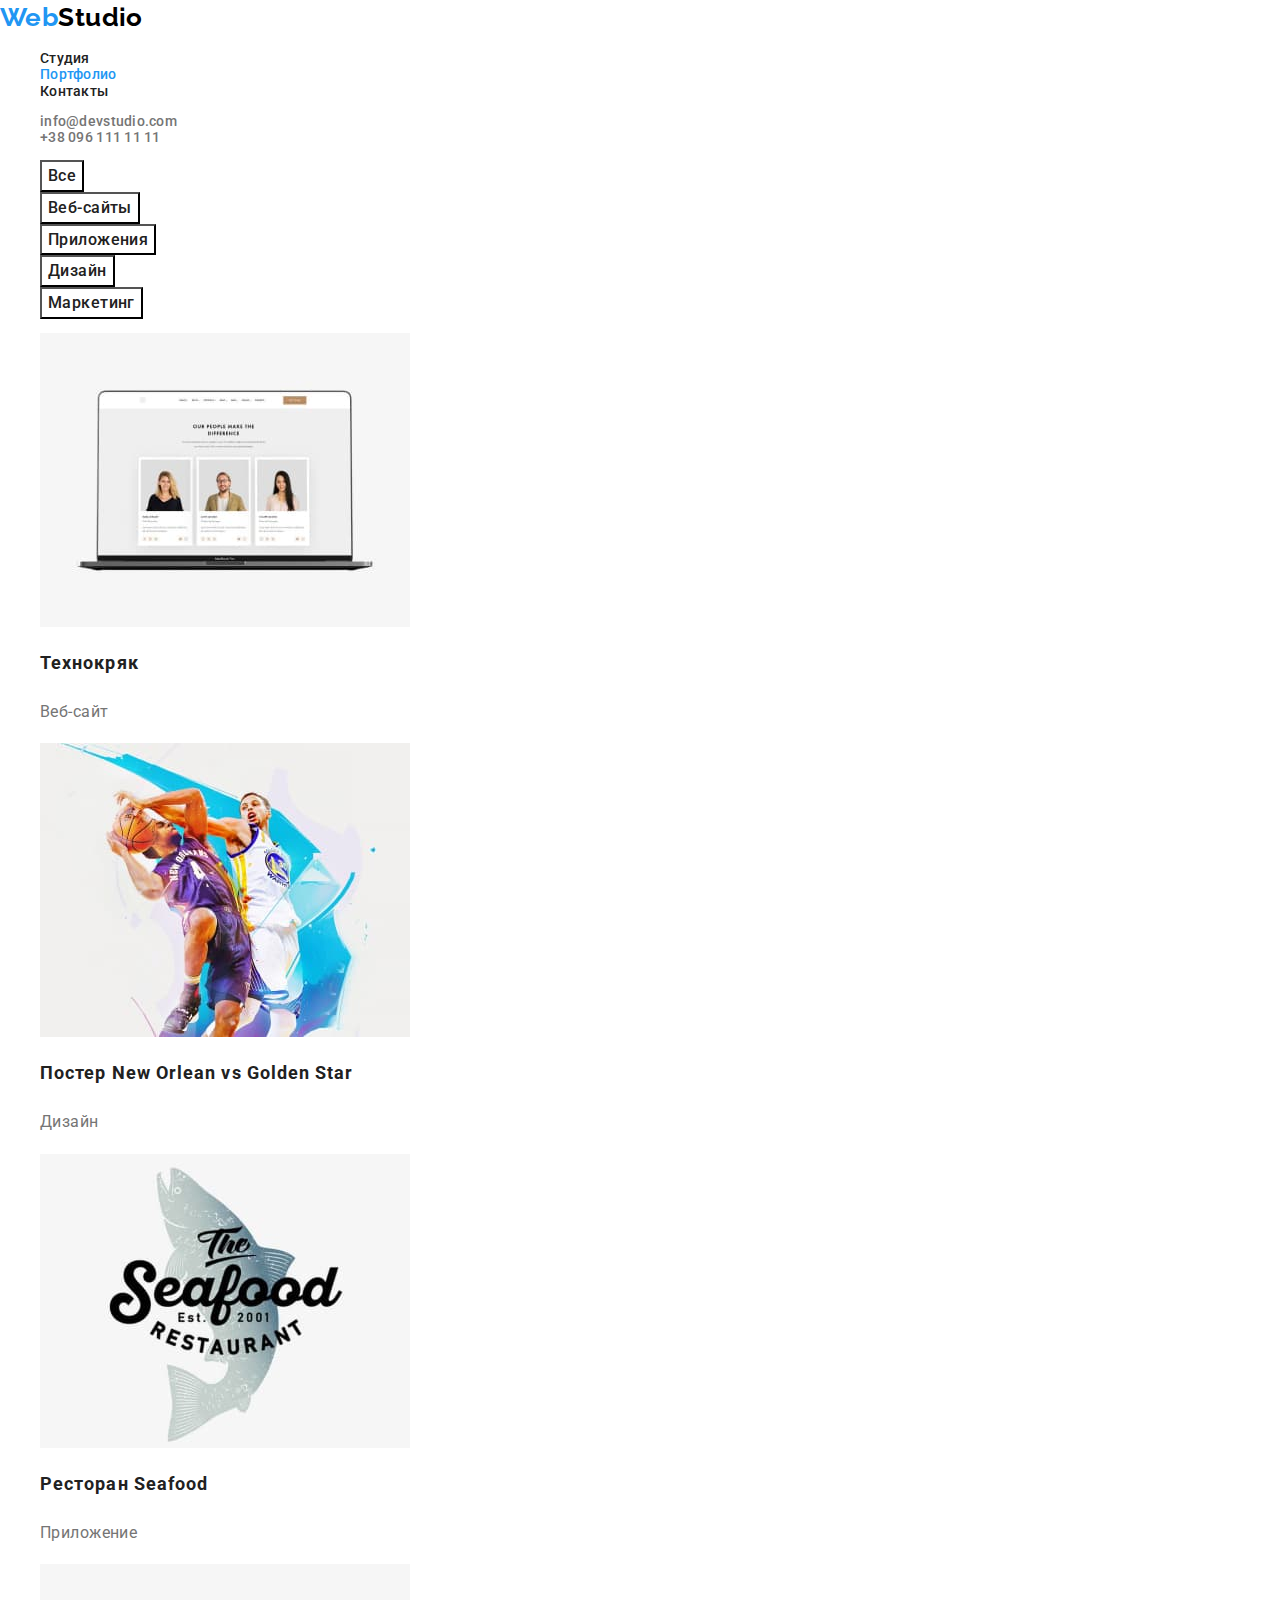
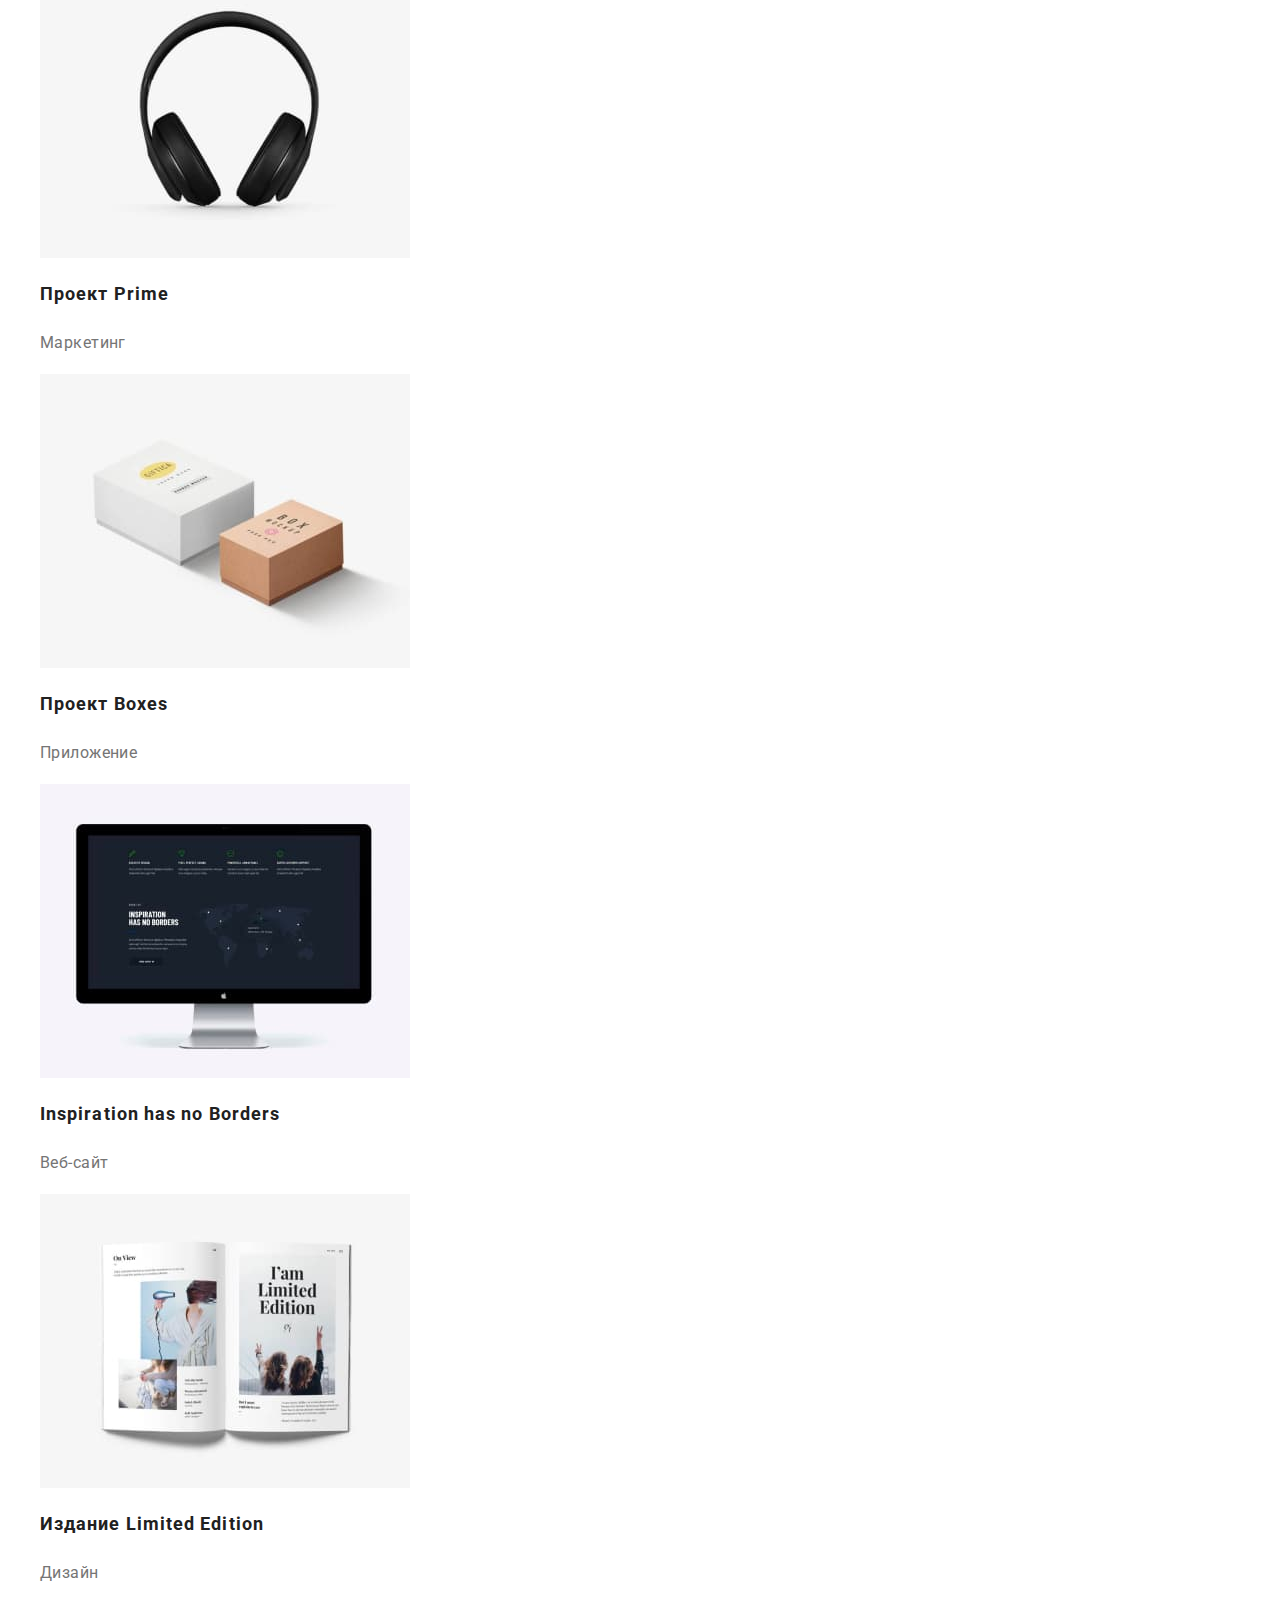
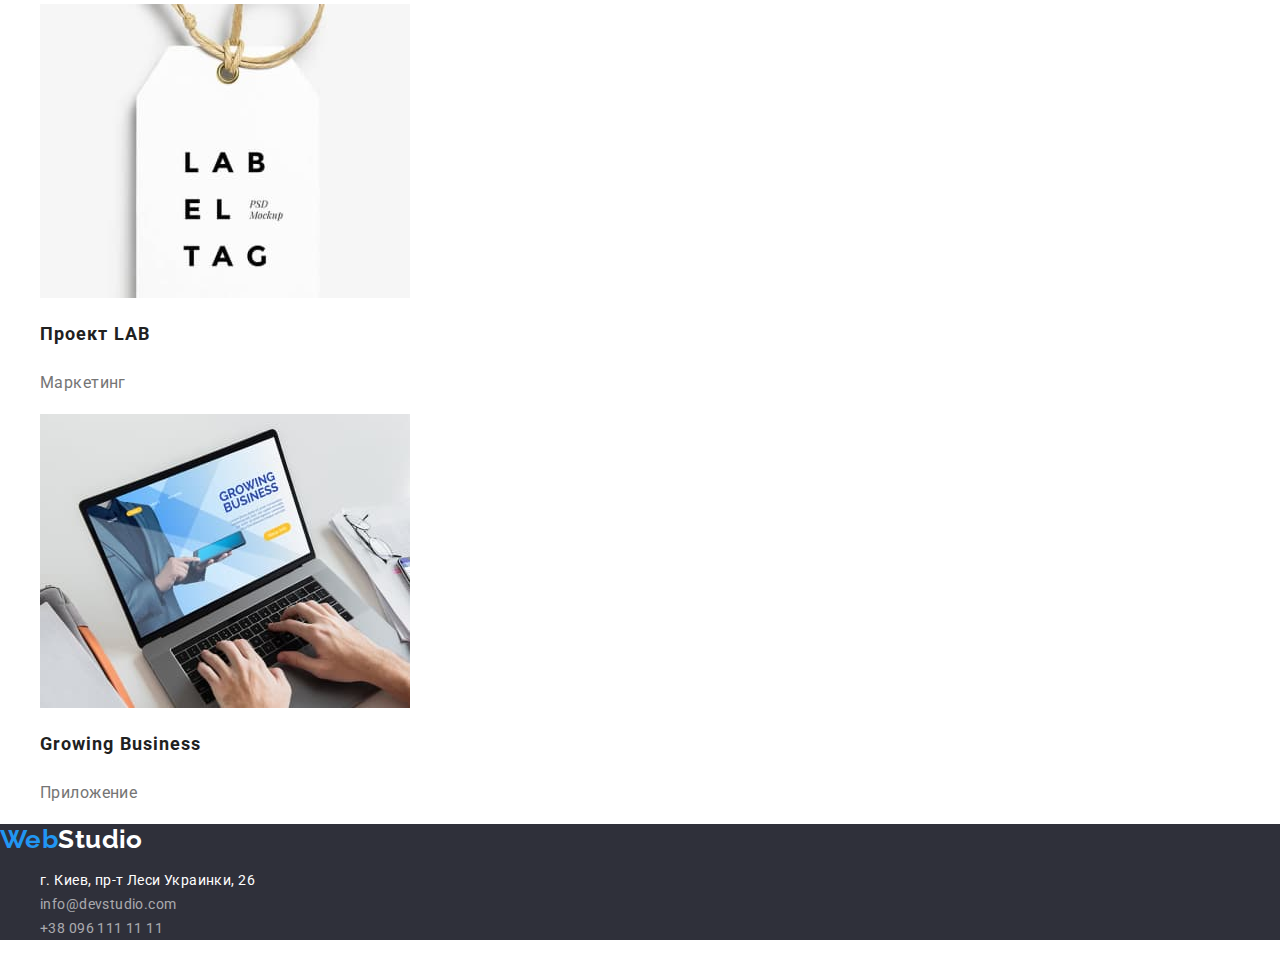
==== portfolio.html @ d9674496 "add new reposetori" ====
<!DOCTYPE html>
<html lang="ru">
  <head>
    <meta charset="UTF-8" />
    <meta http-equiv="X-UA-Compatible" content="IE=edge" />
    <meta name="viewport" content="width=device-width, initial-scale=1.0" />
    <title>WebStudio</title>
    <link rel="preconnect" href="https://fonts.googleapis.com" />
    <link rel="preconnect" href="https://fonts.gstatic.com" crossorigin />
    <link
      href="https://fonts.googleapis.com/css2?family=Raleway:wght@700&family=Roboto:wght@400;500;700;900&display=swap"
      rel="stylesheet"
    />
    <link
      rel="stylesheet"
      href="https://cdnjs.cloudflare.com/ajax/libs/modern-normalize/1.1.0/modern-normalize.min.css"
    />
    <link rel="stylesheet" href="./css/styles.css" />
  </head>
  <body>
    <header class="page-header">
      <nav>
        <a href="./index.html" class="logo link"
          ><span class="logo-part">Web</span>Studio</a
        >
        <ul class="site-nav list">
          <li><a href="./index.html" class="link">Студия</a></li>
          <li><a href="./portfolio.html" class="link current">Портфолио</a></li>
          <li><a href="" class="link">Контакты</a></li>
        </ul>
      </nav>

      <ul class="contacts list decor">
        <li>
          <a href="mailto:info@devstudio.com" class="link"
            >info@devstudio.com</a
          >
        </li>
        <li><a href="tel:+380961111111" class="link">+38 096 111 11 11</a></li>
      </ul>
    </header>

    <main>
      <section class="projects">
        <h1 class="visually-hidden">portfolio projects</h1>
        <ul class="list">
          <li><button type="button" class="button">Все</button></li>
          <li><button type="button" class="button">Веб-сайты</button></li>
          <li><button type="button" class="button">Приложения</button></li>
          <li><button type="button" class="button">Дизайн</button></li>
          <li><button type="button" class="button">Маркетинг</button></li>
        </ul>

        <ul class="list">
          <li>
            <a href="#" class="link">
              <img
                src="./images/tehnokriak.jpg"
                alt="tehnokriak"
                width="370"
                height="294"
              />
              <h2 class="tittle">Технокряк</h2>
              <p class="project-p">Веб-сайт</p>
            </a>
          </li>
          <li>
            <a href="#" class="link">
              <img
                src="./images/new_orlean_vs_star.jpg"
                alt="new_orlean_vs_star"
                width="370"
                height="294"
              />
              <h2 class="tittle">Постер New Orlean vs Golden Star</h2>
              <p class="project-p">Дизайн</p>
            </a>
          </li>
          <li>
            <a href="#" class="link"
              ><img
                src="./images/seafood.jpg"
                alt="seafood"
                width="370"
                height="294"
              />
              <h2 class="tittle">Ресторан Seafood</h2>
              <p class="project-p">Приложение</p>
            </a>
          </li>
          <li>
            <a href="#" class="link">
              <img
                src="./images/prime.jpg"
                alt="prime"
                width="370"
                height="294"
              />
              <h2 class="tittle">Проект Prime</h2>
              <p class="project-p">Маркетинг</p>
            </a>
          </li>
          <li>
            <a href="#" class="link">
              <img
                src="./images/boxes.jpg"
                alt="boxes"
                width="370"
                height="294"
              />
              <h2 class="tittle">Проект Boxes</h2>
              <p class="project-p">Приложение</p>
            </a>
          </li>
          <li>
            <a href="#" class="link">
              <img
                src="./images/borders.jpg"
                alt="borders"
                width="370"
                height="294"
              />
              <h2 class="tittle">Inspiration has no Borders</h2>
              <p class="project-p">Веб-сайт</p>
            </a>
          </li>
          <li>
            <a href="#" class="link">
              <img
                src="./images/limited_edition.jpg"
                alt="limited_edition"
                width="370"
                height="294"
              />
              <h2 class="tittle">Издание Limited Edition</h2>
              <p class="project-p">Дизайн</p>
            </a>
          </li>
          <li>
            <a href="#" class="link">
              <img src="./images/lab.jpg" alt="lab" width="370" height="294" />
              <h2 class="tittle">Проект LAB</h2>
              <p class="project-p">Маркетинг</p>
            </a>
          </li>
          <li>
            <a href="#" class="link">
              <img
                src="./images/busines.jpg"
                alt="busines"
                width="370"
                height="294"
              />
              <h2 class="tittle">Growing Business</h2>
              <p class="project-p">Приложение</p>
            </a>
          </li>
        </ul>
      </section>
    </main>

    <footer class="page-footer">
      <a href="./index.html" class="footer-logo link"
        ><span class="logo-part">Web</span>Studio</a
      >
      <address>
        <ul class="address list">
          <li>
            <a
              href="https://goo.gl/maps/LKcbUVpVpZBi5VZp6"
              target="_blank"
              rel="noopener nofollow noreferrer"
              class="map link"
              >г. Киев, пр-т Леси Украинки, 26</a
            >
          </li>
          <li>
            <a href="mailto:info@devstudio.com" class="link"
              >info@devstudio.com</a
            >
          </li>
          <li>
            <a href="tel:+380961111111" class="link">+38 096 111 11 11</a>
          </li>
        </ul>
      </address>
    </footer>
  </body>
</html>
---- css/styles.css ----
html{
  box-sizing: border-box;
}
*,*::before,*::after{
  box-sizing: inherit;
}

:root {
  --main-text-color: #757575;
  --secondary-text-color: #212121;
  --accent-color: #2196f3;
  --taxt-on-bg: #ffffff;
  --dark-bg-color: #2f303a;
  --light-bg-color: #f5f4fa;
  --logo-black: #000000;
}

body {
  background-color: #ffffff;
  color: var(--main-text-color);
  font-family: "Roboto", sans-serif;
  letter-spacing: 0.03em;
  font-size: 14px;
}
.link {
  text-decoration: none;
}
.list {
  list-style: none;
}
.visually-hidden {
  position: absolute;
  width: 1px;
  height: 1px;
  margin: -1px;
  border: 0;
  padding: 0;

  white-space: nowrap;
  clip-path: inset(100%);
  clip: rect(0 0 0 0);
  overflow: hidden;
}

/* Logo */
.logo {
  font-family: "Raleway";
  font-style: normal;
  font-weight: 700;
  font-size: 26px;
  line-height: 1.38;
}
.logo-part {
  color: var(--accent-color);
}
.logo.link {
  color: var(--logo-black);
}

/* Navigation */
.site-nav .link {
  color: var(--secondary-text-color);
  font-weight: 500;
  line-height: 1.17;
  letter-spacing: 0.02em;
}
.site-nav .link:hover,
.site-nav .link:focus {
  color: var(--accent-color);
}
.link.current {
  color: var(--accent-color);
}
/* Contacts */
.contacts .link {
  color: var(--main-text-color);
  font-weight: 500;
  line-height: 1.17;
  letter-spacing: 0.02em;
}
.contacts .link:hover,
.contacts .link:focus {
  color: var(--accent-color);
  cursor: pointer;
}

/* Hero */
.hero {
  background-color: var(--dark-bg-color);
}
.hero-title {
  color: var(--taxt-on-bg);
  font-weight: 900;
  font-size: 44px;
  line-height: 1.36;
  text-align: center;
  letter-spacing: 0.06em;
  text-transform: uppercase;
}
.hero .button {
  background-color: var(--accent-color);
  color: var(--taxt-on-bg);
  font-family: inherit;
  font-weight: 700;
  font-size: 16px;
  line-height: 1.88;
  display: flex;
  align-items: center;
  text-align: center;
  letter-spacing: 0.06em;
  cursor: pointer;
}
/* Features */
.features .tittle {
  color: var(--secondary-text-color);
  font-weight: 700;
  font-size: 14px;
  line-height: 1.17;
  text-transform: uppercase;
}
.features-text {
  line-height: 1.71;
}
/* Activity */
.activity .tittle,
.team .tittle {
  color: var(--secondary-text-color);
  font-weight: 700;
  font-size: 36px;
  line-height: 1.17;
  text-align: center;
}
/* Team */
.team {
  background-color: var(--light-bg-color);
}
.team .names {
  color: var(--secondary-text-color);
  font-weight: 500;
  font-size: 16px;
  line-height: 1.17;
  text-align: center;
}
.team-position {
  font-size: 16px;
  line-height: 1.17;
  text-align: center;
}

/* Projects */

.projects .button {
  background-color: var(--light-dg-color);
  color: var(--secondary-text-color);
  font-family: inherit;
  font-weight: 500;
  font-size: 16px;
  line-height: 1.62;
  text-align: center;
  cursor: pointer;
  letter-spacing: inherit;
}

.projects .button:hover,
.projects .button:focus {
  background-color: var(--accent-color);
  color: var(--taxt-on-bg);
}

.projects .tittle {
  color: var(--secondary-text-color);
  font-weight: 700;
  font-size: 18px;
  line-height: 2;
  letter-spacing: 0.06em;
}
.projects .project-p {
  color: var(--main-text-color);
  font-size: 16px;
  line-height: 1.88;
}

/* Footer */
.page-footer {
  background-color: var(--dark-bg-color);
}

.footer-logo.link,
.address.list .map.link {
  color: var(--taxt-on-bg);
}

.footer-logo.link {
  font-family: "Raleway", sans-serif;
  font-weight: 700;
  font-size: 26px;
  line-height: 1.17;
}

.address.list .link {
  color: rgb(255, 255, 255, 0.6);
  line-height: 1.71;
  letter-spacing: 0.03em;
  font-style: normal;
}

.address.list .link:hover,
.address.list .link:focus {
  color: var(--accent-color);
  cursor: pointer;
}
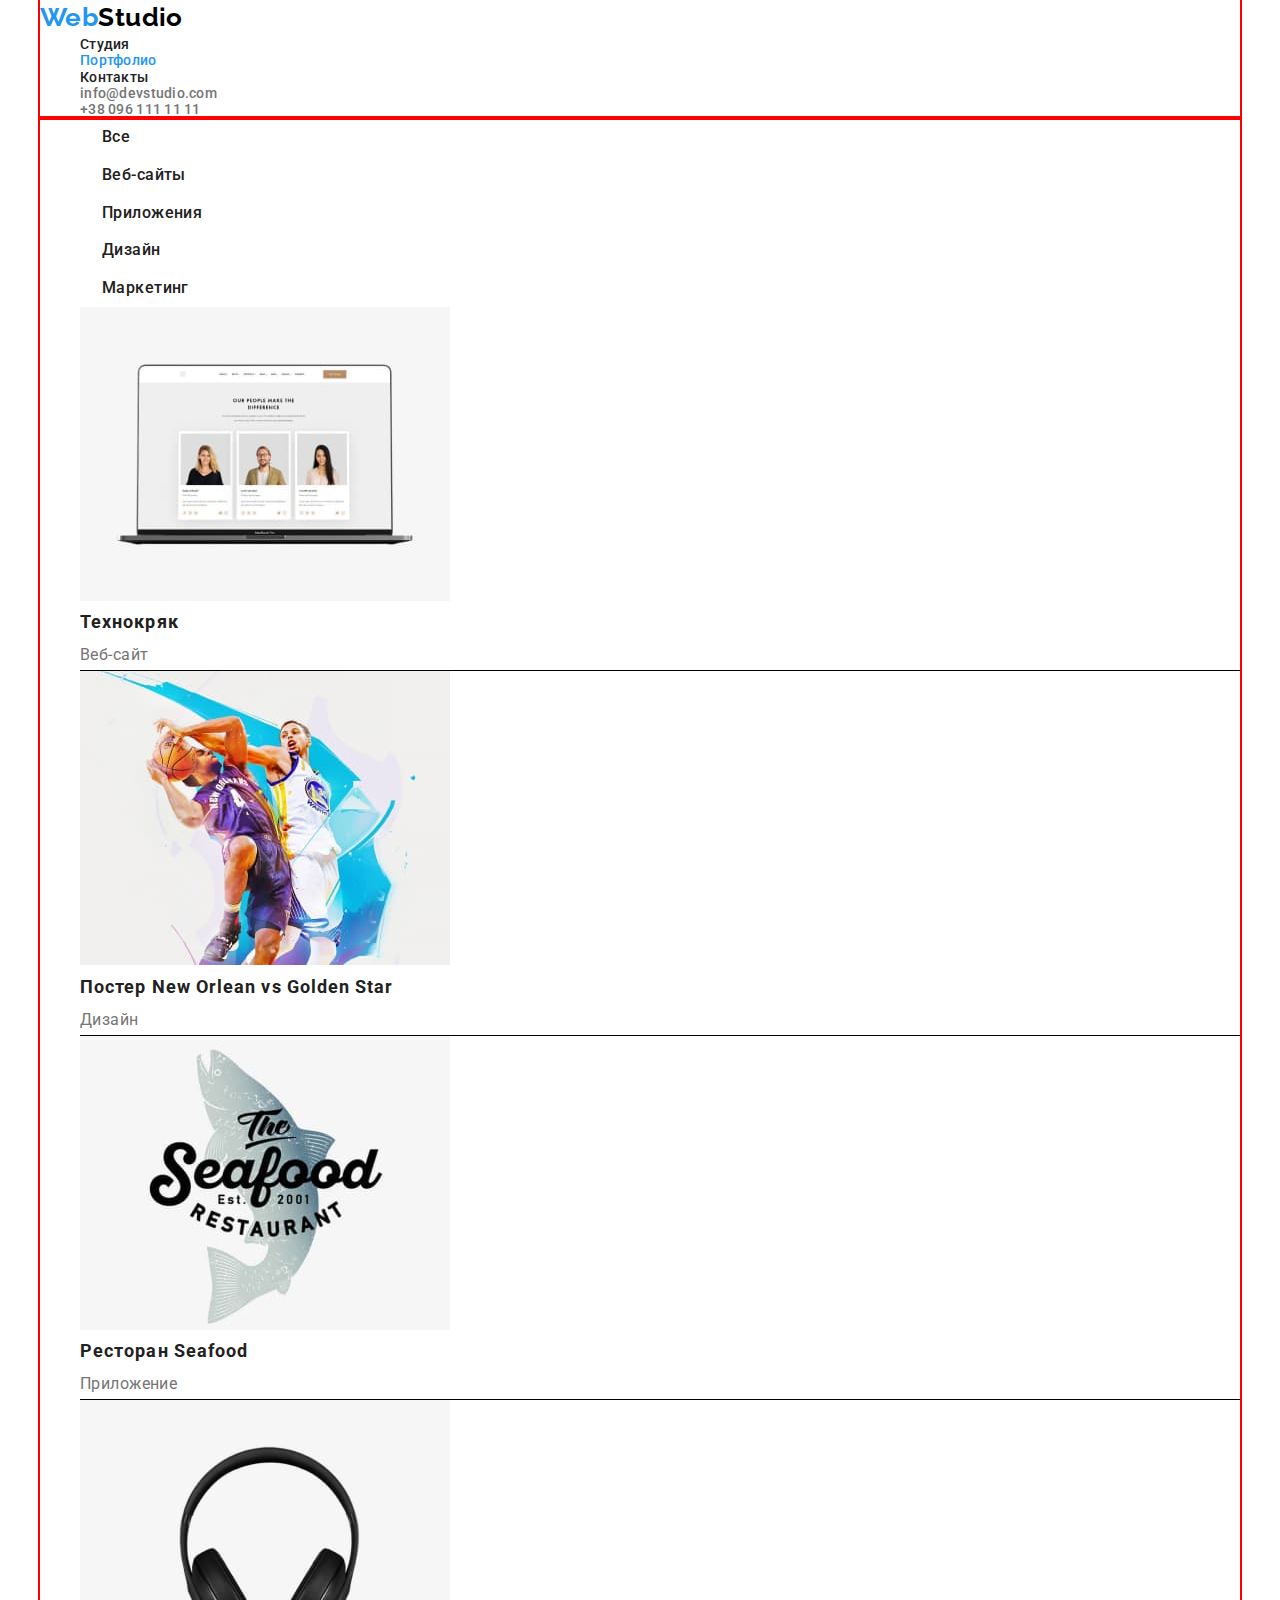
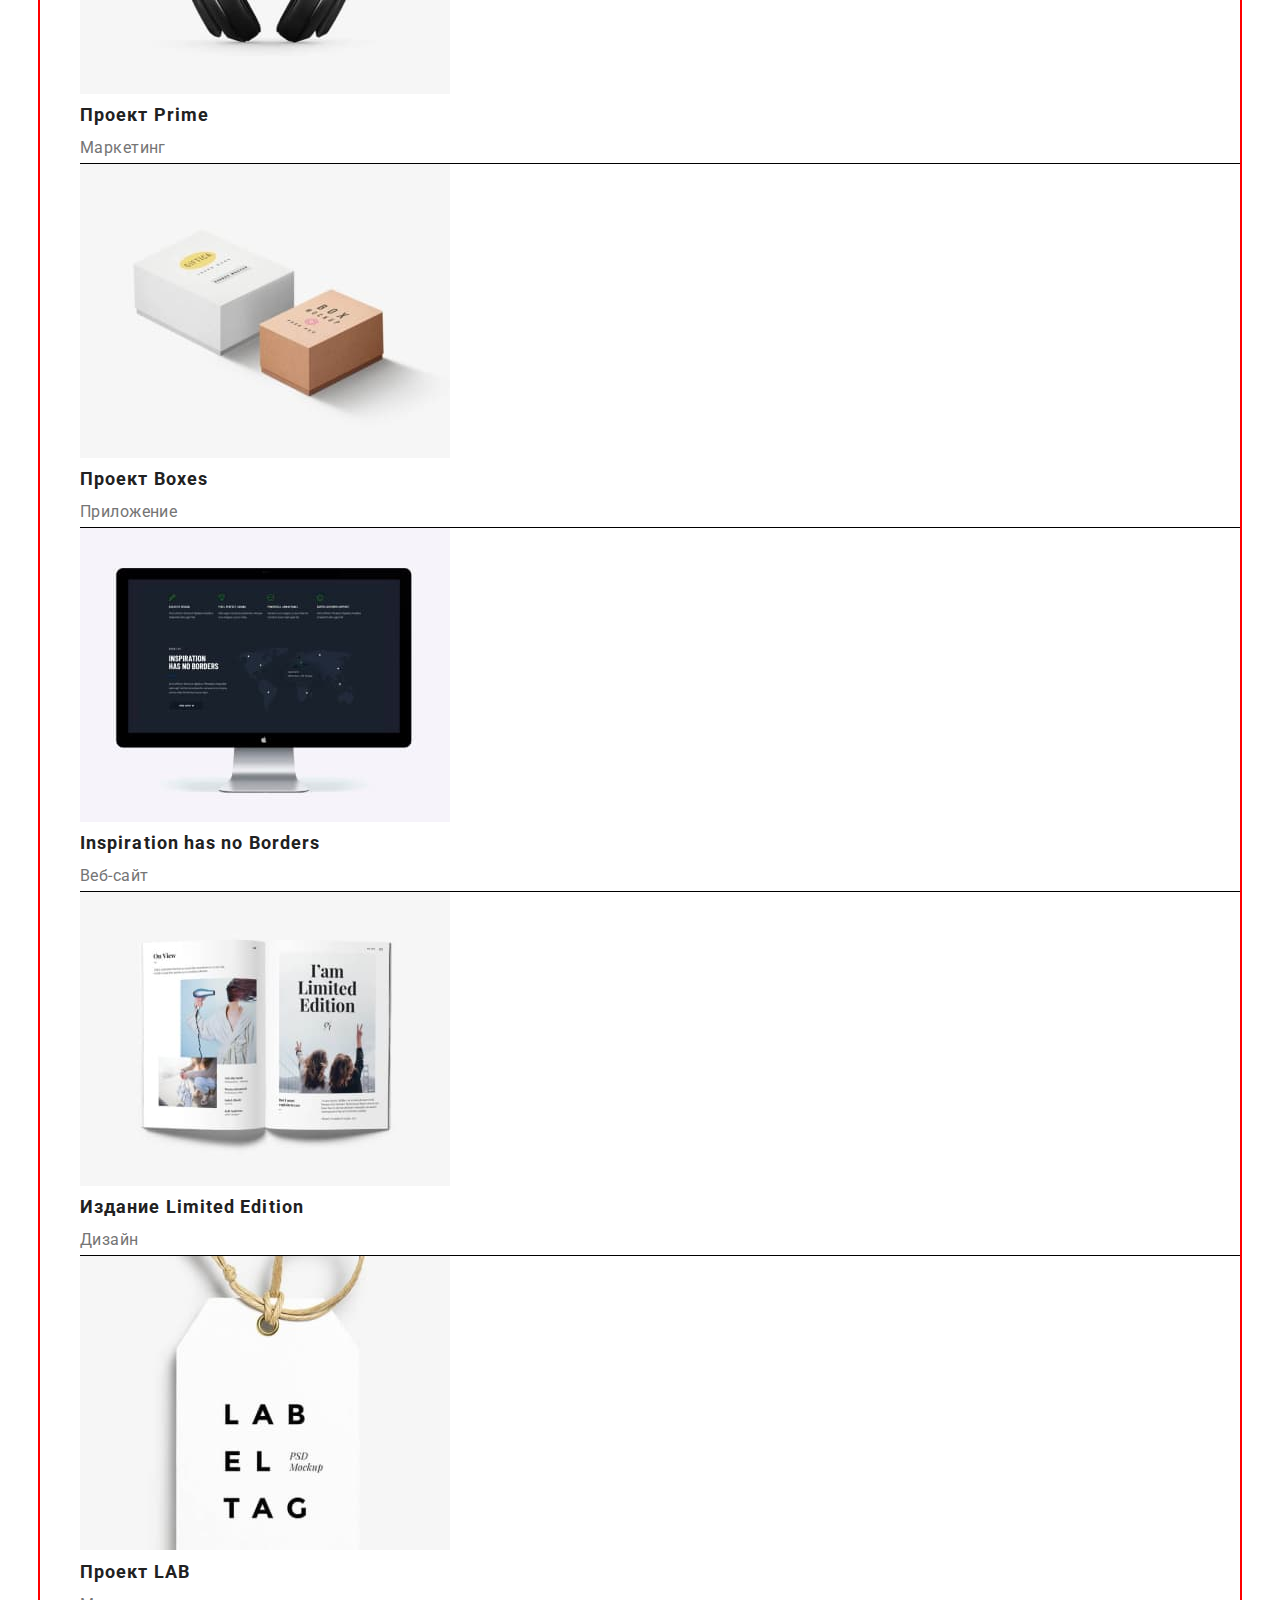
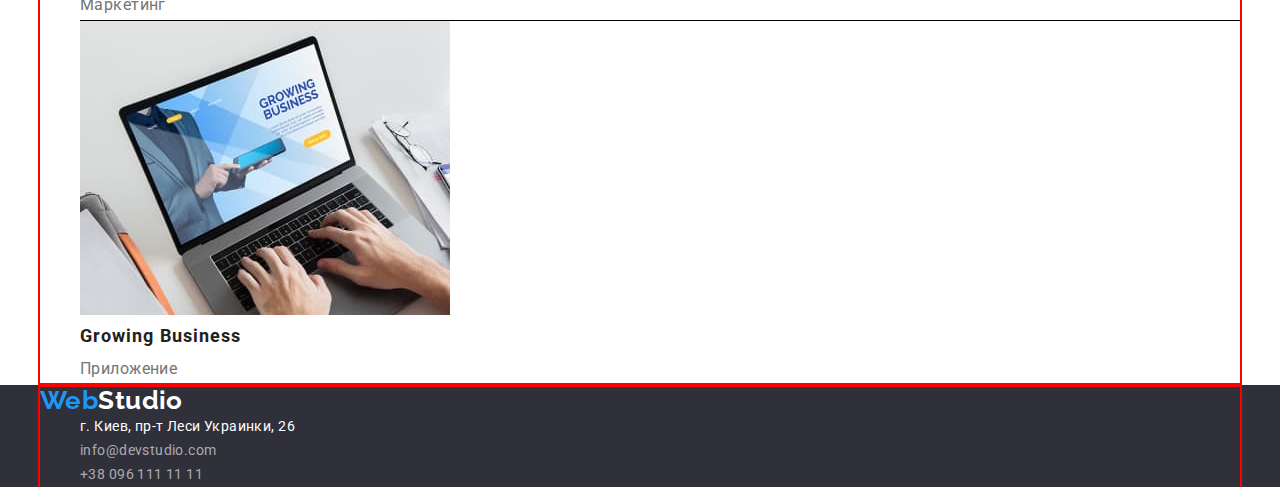
==== commit 89ebedd4: "add containers" ====
--- a/portfolio.html
+++ b/portfolio.html
@@ -19,148 +19,157 @@
   </head>
   <body>
     <header class="page-header">
-      <nav>
-        <a href="./index.html" class="logo link"
-          ><span class="logo-part">Web</span>Studio</a
-        >
-        <ul class="site-nav list">
-          <li><a href="./index.html" class="link">Студия</a></li>
-          <li><a href="./portfolio.html" class="link current">Портфолио</a></li>
-          <li><a href="" class="link">Контакты</a></li>
+      <div class="container">
+        <nav>
+          <a href="./index.html" class="logo link"
+            ><span class="logo-part">Web</span>Studio</a
+          >
+          <ul class="site-nav list">
+            <li><a href="./index.html" class="link">Студия</a></li>
+            <li>
+              <a href="./portfolio.html" class="link current">Портфолио</a>
+            </li>
+            <li><a href="" class="link">Контакты</a></li>
+          </ul>
+        </nav>
+
+        <ul class="contacts list">
+          <li>
+            <a href="mailto:info@devstudio.com" class="link"
+              >info@devstudio.com</a
+            >
+          </li>
+          <li>
+            <a href="tel:+380961111111" class="link">+38 096 111 11 11</a>
+          </li>
         </ul>
-      </nav>
-
-      <ul class="contacts list decor">
-        <li>
-          <a href="mailto:info@devstudio.com" class="link"
-            >info@devstudio.com</a
-          >
-        </li>
-        <li><a href="tel:+380961111111" class="link">+38 096 111 11 11</a></li>
-      </ul>
+      </div>
     </header>
 
     <main>
       <section class="projects">
-        <h1 class="visually-hidden">portfolio projects</h1>
-        <ul class="list">
-          <li><button type="button" class="button">Все</button></li>
-          <li><button type="button" class="button">Веб-сайты</button></li>
-          <li><button type="button" class="button">Приложения</button></li>
-          <li><button type="button" class="button">Дизайн</button></li>
-          <li><button type="button" class="button">Маркетинг</button></li>
-        </ul>
-
-        <ul class="list">
-          <li>
-            <a href="#" class="link">
-              <img
-                src="./images/tehnokriak.jpg"
-                alt="tehnokriak"
-                width="370"
-                height="294"
-              />
-              <h2 class="tittle">Технокряк</h2>
-              <p class="project-p">Веб-сайт</p>
-            </a>
-          </li>
-          <li>
-            <a href="#" class="link">
-              <img
-                src="./images/new_orlean_vs_star.jpg"
-                alt="new_orlean_vs_star"
-                width="370"
-                height="294"
-              />
-              <h2 class="tittle">Постер New Orlean vs Golden Star</h2>
-              <p class="project-p">Дизайн</p>
-            </a>
-          </li>
-          <li>
-            <a href="#" class="link"
-              ><img
-                src="./images/seafood.jpg"
-                alt="seafood"
-                width="370"
-                height="294"
-              />
-              <h2 class="tittle">Ресторан Seafood</h2>
-              <p class="project-p">Приложение</p>
-            </a>
-          </li>
-          <li>
-            <a href="#" class="link">
-              <img
-                src="./images/prime.jpg"
-                alt="prime"
-                width="370"
-                height="294"
-              />
-              <h2 class="tittle">Проект Prime</h2>
-              <p class="project-p">Маркетинг</p>
-            </a>
-          </li>
-          <li>
-            <a href="#" class="link">
-              <img
-                src="./images/boxes.jpg"
-                alt="boxes"
-                width="370"
-                height="294"
-              />
-              <h2 class="tittle">Проект Boxes</h2>
-              <p class="project-p">Приложение</p>
-            </a>
-          </li>
-          <li>
-            <a href="#" class="link">
-              <img
-                src="./images/borders.jpg"
-                alt="borders"
-                width="370"
-                height="294"
-              />
-              <h2 class="tittle">Inspiration has no Borders</h2>
-              <p class="project-p">Веб-сайт</p>
-            </a>
-          </li>
-          <li>
-            <a href="#" class="link">
-              <img
-                src="./images/limited_edition.jpg"
-                alt="limited_edition"
-                width="370"
-                height="294"
-              />
-              <h2 class="tittle">Издание Limited Edition</h2>
-              <p class="project-p">Дизайн</p>
-            </a>
-          </li>
-          <li>
-            <a href="#" class="link">
-              <img src="./images/lab.jpg" alt="lab" width="370" height="294" />
-              <h2 class="tittle">Проект LAB</h2>
-              <p class="project-p">Маркетинг</p>
-            </a>
-          </li>
-          <li>
-            <a href="#" class="link">
-              <img
-                src="./images/busines.jpg"
-                alt="busines"
-                width="370"
-                height="294"
-              />
-              <h2 class="tittle">Growing Business</h2>
-              <p class="project-p">Приложение</p>
-            </a>
-          </li>
-        </ul>
+        <div class="container">
+          <h1 class="visually-hidden">portfolio projects</h1>
+          <ul class="list">
+            <li><button type="button" class="button">Все</button></li>
+            <li><button type="button" class="button">Веб-сайты</button></li>
+            <li><button type="button" class="button">Приложения</button></li>
+            <li><button type="button" class="button">Дизайн</button></li>
+            <li><button type="button" class="button">Маркетинг</button></li>
+          </ul>
+  
+          <ul class="list grid">
+            <li>
+              <a href="#" class="link">
+                <img
+                  src="./images/tehnokriak.jpg"
+                  alt="tehnokriak"
+                  width="370"
+                  height="294"
+                />
+                <h2 class="tittle">Технокряк</h2>
+                <p class="project-p">Веб-сайт</p>
+              </a>
+            </li>
+            <li>
+              <a href="#" class="link">
+                <img
+                  src="./images/new_orlean_vs_star.jpg"
+                  alt="new_orlean_vs_star"
+                  width="370"
+                  height="294"
+                />
+                <h2 class="tittle">Постер New Orlean vs Golden Star</h2>
+                <p class="project-p">Дизайн</p>
+              </a>
+            </li>
+            <li>
+              <a href="#" class="link"
+                ><img
+                  src="./images/seafood.jpg"
+                  alt="seafood"
+                  width="370"
+                  height="294"
+                />
+                <h2 class="tittle">Ресторан Seafood</h2>
+                <p class="project-p">Приложение</p>
+              </a>
+            </li>
+            <li>
+              <a href="#" class="link">
+                <img
+                  src="./images/prime.jpg"
+                  alt="prime"
+                  width="370"
+                  height="294"
+                />
+                <h2 class="tittle">Проект Prime</h2>
+                <p class="project-p">Маркетинг</p>
+              </a>
+            </li>
+            <li>
+              <a href="#" class="link">
+                <img
+                  src="./images/boxes.jpg"
+                  alt="boxes"
+                  width="370"
+                  height="294"
+                />
+                <h2 class="tittle">Проект Boxes</h2>
+                <p class="project-p">Приложение</p>
+              </a>
+            </li>
+            <li>
+              <a href="#" class="link">
+                <img
+                  src="./images/borders.jpg"
+                  alt="borders"
+                  width="370"
+                  height="294"
+                />
+                <h2 class="tittle">Inspiration has no Borders</h2>
+                <p class="project-p">Веб-сайт</p>
+              </a>
+            </li>
+            <li>
+              <a href="#" class="link">
+                <img
+                  src="./images/limited_edition.jpg"
+                  alt="limited_edition"
+                  width="370"
+                  height="294"
+                />
+                <h2 class="tittle">Издание Limited Edition</h2>
+                <p class="project-p">Дизайн</p>
+              </a>
+            </li>
+            <li>
+              <a href="#" class="link">
+                <img src="./images/lab.jpg" alt="lab" width="370" height="294" />
+                <h2 class="tittle">Проект LAB</h2>
+                <p class="project-p">Маркетинг</p>
+              </a>
+            </li>
+            <li>
+              <a href="#" class="link">
+                <img
+                  src="./images/busines.jpg"
+                  alt="busines"
+                  width="370"
+                  height="294"
+                />
+                <h2 class="tittle">Growing Business</h2>
+                <p class="project-p">Приложение</p>
+              </a>
+            </li>
+          </ul>
+        </div>
       </section>
     </main>
 
     <footer class="page-footer">
-      <a href="./index.html" class="footer-logo link"
+      <div class="container">
+        <a href="./index.html" class="footer-logo link"
         ><span class="logo-part">Web</span>Studio</a
       >
       <address>
@@ -184,6 +193,7 @@
           </li>
         </ul>
       </address>
-    </footer>
+      </div>
+      </footer>
   </body>
 </html>
--- a/css/styles.css
+++ b/css/styles.css
@@ -1,7 +1,9 @@
-html{
+html {
   box-sizing: border-box;
 }
-*,*::before,*::after{
+*,
+*::before,
+*::after {
   box-sizing: inherit;
 }
 
@@ -27,6 +29,8 @@
 }
 .list {
   list-style: none;
+  margin-top: 0;
+  margin-bottom: 0;
 }
 .visually-hidden {
   position: absolute;
@@ -41,6 +45,24 @@
   clip: rect(0 0 0 0);
   overflow: hidden;
 }
+h1,
+h2,
+h3,
+h4,
+h5,
+h6,
+p,
+ul {
+  margin-top: 0;
+  margin-bottom: 0;
+}
+
+.container {
+  margin-left: auto;
+  margin-right: auto;
+  width: 1200px;
+  outline: 2px solid red;
+}
 
 /* Logo */
 .logo {
@@ -72,6 +94,7 @@
   color: var(--accent-color);
 }
 /* Contacts */
+
 .contacts .link {
   color: var(--main-text-color);
   font-weight: 500;
@@ -87,8 +110,10 @@
 /* Hero */
 .hero {
   background-color: var(--dark-bg-color);
+  text-align: center;
 }
 .hero-title {
+  margin-bottom: 30px;
   color: var(--taxt-on-bg);
   font-weight: 900;
   font-size: 44px;
@@ -98,13 +123,19 @@
   text-transform: uppercase;
 }
 .hero .button {
+  display: inline-block;
+  border: none;
+  border-radius: 4px;
+  padding: 10px 32px;
+  min-width: 200px;
+
   background-color: var(--accent-color);
   color: var(--taxt-on-bg);
+
   font-family: inherit;
   font-weight: 700;
   font-size: 16px;
   line-height: 1.88;
-  display: flex;
   align-items: center;
   text-align: center;
   letter-spacing: 0.06em;
@@ -150,6 +181,10 @@
 /* Projects */
 
 .projects .button {
+  border-radius: 4px;
+  border: none;
+  padding: 6px 22px;
+
   background-color: var(--light-dg-color);
   color: var(--secondary-text-color);
   font-family: inherit;
@@ -178,6 +213,10 @@
   color: var(--main-text-color);
   font-size: 16px;
   line-height: 1.88;
+}
+
+.list.grid li {
+  border-bottom: 1px solid #000000;
 }
 
 /* Footer */
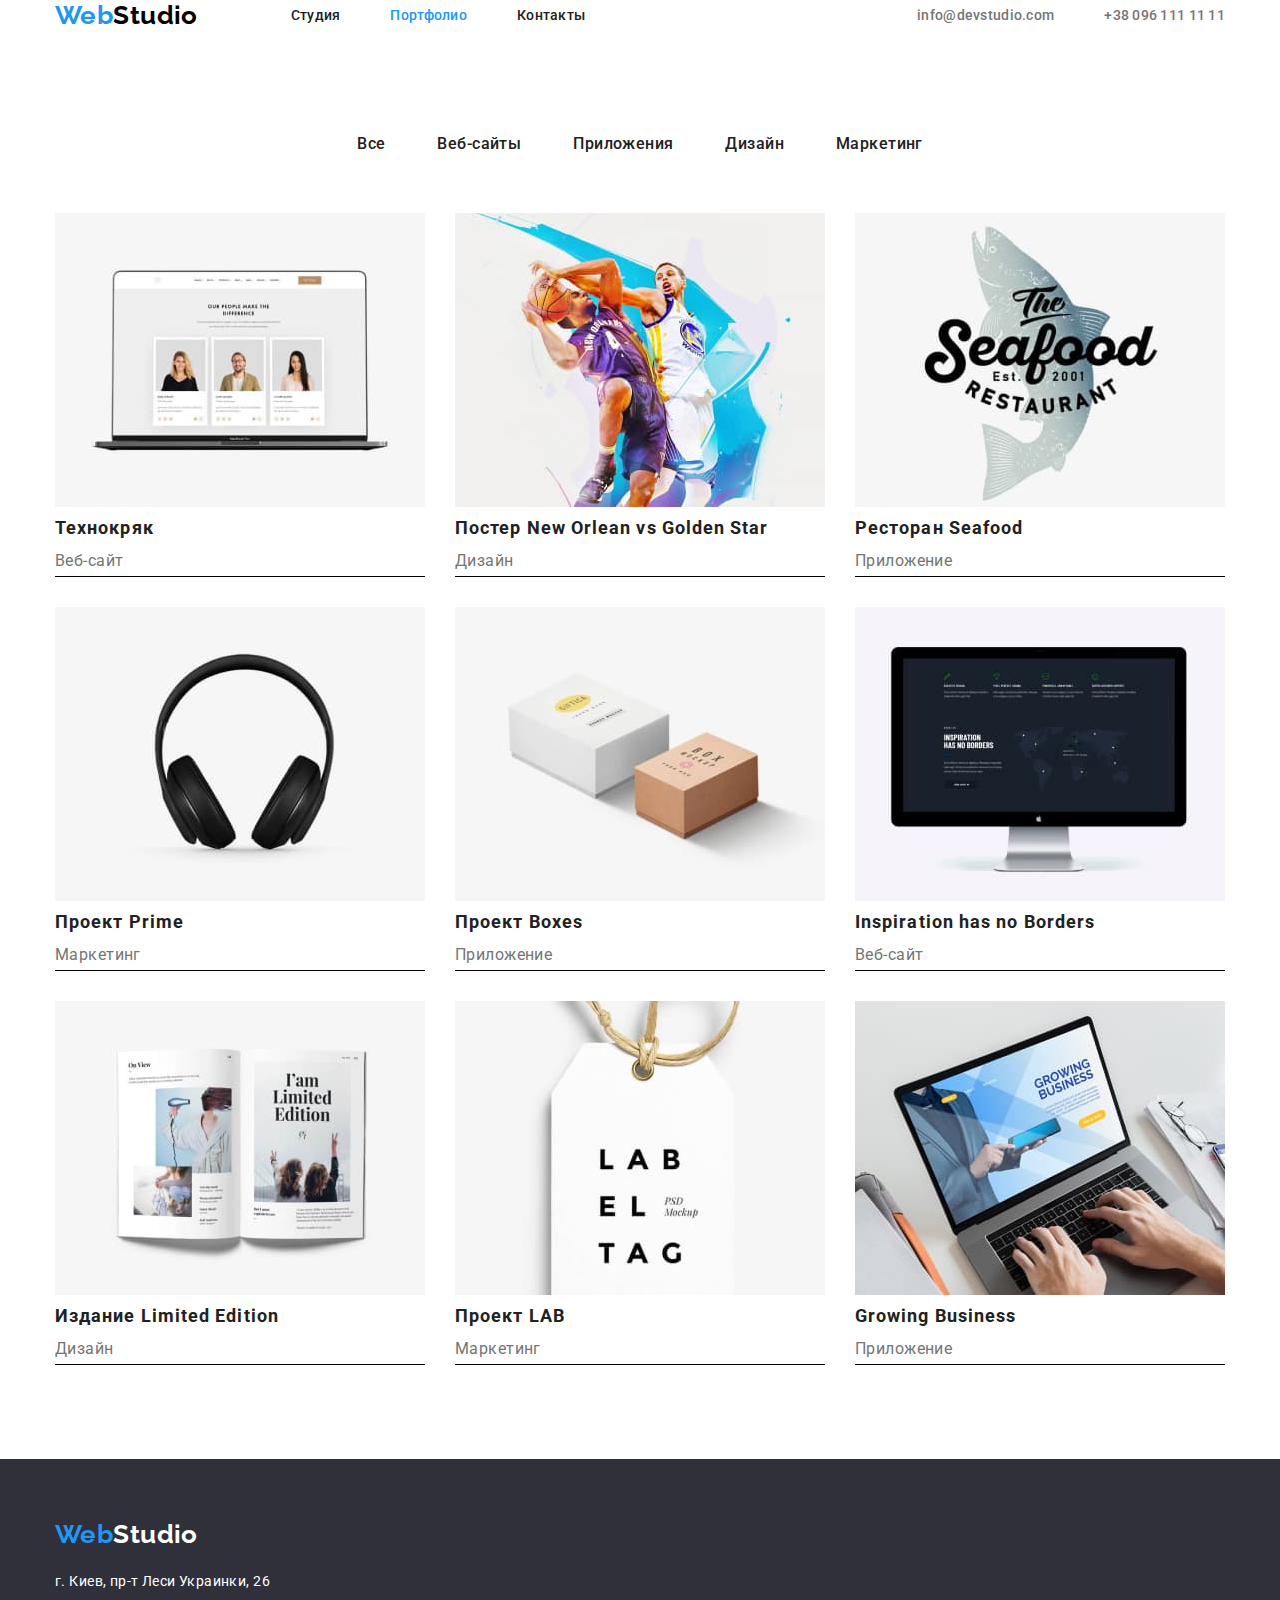
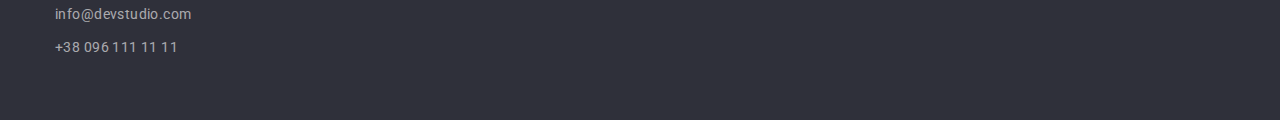
==== commit 932f69d0: "add flex elements" ====
--- a/portfolio.html
+++ b/portfolio.html
@@ -19,27 +19,27 @@
   </head>
   <body>
     <header class="page-header">
-      <div class="container">
-        <nav>
+      <div class="container nav">
+        <nav class="main-nav">
           <a href="./index.html" class="logo link"
             ><span class="logo-part">Web</span>Studio</a
           >
           <ul class="site-nav list">
-            <li><a href="./index.html" class="link">Студия</a></li>
-            <li>
+            <li class="item"><a href="./index.html" class="link">Студия</a></li>
+            <li class="item">
               <a href="./portfolio.html" class="link current">Портфолио</a>
             </li>
-            <li><a href="" class="link">Контакты</a></li>
+            <li class="item"><a href="" class="link">Контакты</a></li>
           </ul>
         </nav>
 
         <ul class="contacts list">
-          <li>
+          <li class="item">
             <a href="mailto:info@devstudio.com" class="link"
               >info@devstudio.com</a
             >
           </li>
-          <li>
+          <li class="item">
             <a href="tel:+380961111111" class="link">+38 096 111 11 11</a>
           </li>
         </ul>
@@ -47,117 +47,89 @@
     </header>
 
     <main>
-      <section class="projects">
-        <div class="container">
+      <section class="projects section">
+        <div class="project container">
           <h1 class="visually-hidden">portfolio projects</h1>
-          <ul class="list">
+          <ul class="list projects">
             <li><button type="button" class="button">Все</button></li>
             <li><button type="button" class="button">Веб-сайты</button></li>
             <li><button type="button" class="button">Приложения</button></li>
             <li><button type="button" class="button">Дизайн</button></li>
             <li><button type="button" class="button">Маркетинг</button></li>
           </ul>
-  
+
           <ul class="list grid">
-            <li>
+            <li class="grid-item">
               <a href="#" class="link">
                 <img
                   src="./images/tehnokriak.jpg"
                   alt="tehnokriak"
                   width="370"
-                  height="294"
                 />
                 <h2 class="tittle">Технокряк</h2>
                 <p class="project-p">Веб-сайт</p>
               </a>
             </li>
-            <li>
+            <li class="grid-item">
               <a href="#" class="link">
                 <img
                   src="./images/new_orlean_vs_star.jpg"
                   alt="new_orlean_vs_star"
                   width="370"
-                  height="294"
                 />
                 <h2 class="tittle">Постер New Orlean vs Golden Star</h2>
                 <p class="project-p">Дизайн</p>
               </a>
             </li>
-            <li>
+            <li class="grid-item">
               <a href="#" class="link"
-                ><img
-                  src="./images/seafood.jpg"
-                  alt="seafood"
-                  width="370"
-                  height="294"
-                />
+                ><img src="./images/seafood.jpg" alt="seafood" width="370" />
                 <h2 class="tittle">Ресторан Seafood</h2>
                 <p class="project-p">Приложение</p>
               </a>
             </li>
-            <li>
+            <li class="grid-item">
               <a href="#" class="link">
-                <img
-                  src="./images/prime.jpg"
-                  alt="prime"
-                  width="370"
-                  height="294"
-                />
+                <img src="./images/prime.jpg" alt="prime" width="370" />
                 <h2 class="tittle">Проект Prime</h2>
                 <p class="project-p">Маркетинг</p>
               </a>
             </li>
-            <li>
+            <li class="grid-item">
               <a href="#" class="link">
-                <img
-                  src="./images/boxes.jpg"
-                  alt="boxes"
-                  width="370"
-                  height="294"
-                />
+                <img src="./images/boxes.jpg" alt="boxes" width="370" />
                 <h2 class="tittle">Проект Boxes</h2>
                 <p class="project-p">Приложение</p>
               </a>
             </li>
-            <li>
+            <li class="grid-item">
               <a href="#" class="link">
-                <img
-                  src="./images/borders.jpg"
-                  alt="borders"
-                  width="370"
-                  height="294"
-                />
+                <img src="./images/borders.jpg" alt="borders" width="370" />
                 <h2 class="tittle">Inspiration has no Borders</h2>
                 <p class="project-p">Веб-сайт</p>
               </a>
             </li>
-            <li>
+            <li class="grid-item">
               <a href="#" class="link">
                 <img
                   src="./images/limited_edition.jpg"
                   alt="limited_edition"
                   width="370"
-                  height="294"
                 />
                 <h2 class="tittle">Издание Limited Edition</h2>
                 <p class="project-p">Дизайн</p>
               </a>
             </li>
-            <li>
+            <li class="grid-item">
               <a href="#" class="link">
-                <img src="./images/lab.jpg" alt="lab" width="370" height="294" />
+                <img src="./images/lab.jpg" alt="lab" width="370" />
                 <h2 class="tittle">Проект LAB</h2>
                 <p class="project-p">Маркетинг</p>
               </a>
             </li>
-            <li>
+            <li class="grid-item">
               <a href="#" class="link">
-                <img
-                  src="./images/busines.jpg"
-                  alt="busines"
-                  width="370"
-                  height="294"
-                />
+                <img src="./images/busines.jpg" alt="busines" width="370" />
                 <h2 class="tittle">Growing Business</h2>
                 <p class="project-p">Приложение</p>
               </a>
@@ -168,32 +140,32 @@
     </main>
 
     <footer class="page-footer">
-      <div class="container">
+      <div class="container footer">
         <a href="./index.html" class="footer-logo link"
-        ><span class="logo-part">Web</span>Studio</a
-      >
-      <address>
-        <ul class="address list">
-          <li>
-            <a
-              href="https://goo.gl/maps/LKcbUVpVpZBi5VZp6"
-              target="_blank"
-              rel="noopener nofollow noreferrer"
-              class="map link"
-              >г. Киев, пр-т Леси Украинки, 26</a
-            >
-          </li>
-          <li>
-            <a href="mailto:info@devstudio.com" class="link"
-              >info@devstudio.com</a
-            >
-          </li>
-          <li>
-            <a href="tel:+380961111111" class="link">+38 096 111 11 11</a>
-          </li>
-        </ul>
-      </address>
+          ><span class="logo-part">Web</span>Studio</a
+        >
+        <address>
+          <ul class="address list">
+            <li>
+              <a
+                href="https://goo.gl/maps/LKcbUVpVpZBi5VZp6"
+                target="_blank"
+                rel="noopener nofollow noreferrer"
+                class="map link"
+                >г. Киев, пр-т Леси Украинки, 26</a
+              >
+            </li>
+            <li>
+              <a href="mailto:info@devstudio.com" class="link"
+                >info@devstudio.com</a
+              >
+            </li>
+            <li>
+              <a href="tel:+380961111111" class="link">+38 096 111 11 11</a>
+            </li>
+          </ul>
+        </address>
       </div>
-      </footer>
+    </footer>
   </body>
 </html>
--- a/css/styles.css
+++ b/css/styles.css
@@ -45,23 +45,40 @@
   clip: rect(0 0 0 0);
   overflow: hidden;
 }
+
 h1,
 h2,
 h3,
 h4,
 h5,
-h6,
-p,
+h6 {
+  margin-top: 0;
+  margin-bottom: 0;
+}
+
+p {
+  margin-top: 0;
+  margin-bottom: 0;
+}
+
 ul {
   margin-top: 0;
   margin-bottom: 0;
+  padding: 0;
 }
 
 .container {
   margin-left: auto;
   margin-right: auto;
+  padding-left: 15px;
+  padding-right: 15px;
   width: 1200px;
-  outline: 2px solid red;
+  /* outline: 2px solid red; */
+}
+
+.section {
+  padding-top: 94px;
+  padding-bottom: 94px;
 }
 
 /* Logo */
@@ -70,17 +87,26 @@
   font-style: normal;
   font-weight: 700;
   font-size: 26px;
-  line-height: 1.38;
+  line-height: 1.19;
 }
 .logo-part {
   color: var(--accent-color);
 }
 .logo.link {
   color: var(--logo-black);
+  margin-right: 93px;
 }
 
 /* Navigation */
+.site-nav {
+  display: flex;
+}
+.site-nav .item + .item {
+  margin-left: 50px;
+}
+
 .site-nav .link {
+  display: block;
   color: var(--secondary-text-color);
   font-weight: 500;
   line-height: 1.17;
@@ -94,7 +120,9 @@
   color: var(--accent-color);
 }
 /* Contacts */
-
+.contacts.list .item + .item {
+  margin-left: 50px;
+}
 .contacts .link {
   color: var(--main-text-color);
   font-weight: 500;
@@ -107,12 +135,30 @@
   cursor: pointer;
 }
 
+.main-nav {
+  display: flex;
+  align-items: center;
+}
+
+.contacts.list {
+  display: flex;
+  margin-left: auto;
+}
+
+.container.nav {
+  display: flex;
+  align-items: center;
+  justify-content: start;
+}
+
 /* Hero */
 .hero {
   background-color: var(--dark-bg-color);
   text-align: center;
+  margin-bottom: 94px;
 }
 .hero-title {
+  margin-top: 0;
   margin-bottom: 30px;
   color: var(--taxt-on-bg);
   font-weight: 900;
@@ -131,7 +177,6 @@
 
   background-color: var(--accent-color);
   color: var(--taxt-on-bg);
-
   font-family: inherit;
   font-weight: 700;
   font-size: 16px;
@@ -142,7 +187,10 @@
   cursor: pointer;
 }
 /* Features */
+
 .features .tittle {
+  margin-top: 0;
+  margin-bottom: 10px;
   color: var(--secondary-text-color);
   font-weight: 700;
   font-size: 14px;
@@ -152,6 +200,15 @@
 .features-text {
   line-height: 1.71;
 }
+
+.list.features {
+  display: flex;
+  padding: 0;
+}
+.list.features li + li {
+  margin-left: 30px;
+}
+
 /* Activity */
 .activity .tittle,
 .team .tittle {
@@ -160,22 +217,49 @@
   font-size: 36px;
   line-height: 1.17;
   text-align: center;
-}
+  margin-bottom: 50px;
+}
+
+.list.activity {
+  display: flex;
+  justify-content: space-between;
+}
+.list.activity {
+  justify-content: space-around;
+}
+.list.activity li + li {
+  margin-left: 30px;
+}
+
 /* Team */
 .team {
   background-color: var(--light-bg-color);
 }
+
+.team-img {
+  margin-bottom: 30px;
+}
 .team .names {
   color: var(--secondary-text-color);
   font-weight: 500;
   font-size: 16px;
   line-height: 1.17;
   text-align: center;
+  margin-bottom: 10px;
 }
 .team-position {
   font-size: 16px;
   line-height: 1.17;
   text-align: center;
+  margin-bottom: 30px;
+}
+
+.list.team {
+  display: flex;
+}
+
+.list.team li + li {
+  margin-left: 30px;
 }
 
 /* Projects */
@@ -215,13 +299,42 @@
   line-height: 1.88;
 }
 
-.list.grid li {
+.list.projects {
+  display: flex;
+  justify-content: center;
+  margin-bottom: 50px;
+}
+
+.list.projects li + li{
+  margin-left: 8px;
+}
+
+.list.grid {
+  display: flex;
+  flex-wrap: wrap;
+  
+}
+
+.grid-item {
   border-bottom: 1px solid #000000;
-}
+  width: 370px;
+  margin-right: 30px;
+  margin-bottom: 30px;
+
+  }
+  
+.grid-item:nth-child(3n) {
+  margin-right: 0;
+}
+.grid-item:nth-last-child(-n + 3){
+  margin-bottom: 0;
+}
+  
 
 /* Footer */
 .page-footer {
   background-color: var(--dark-bg-color);
+  
 }
 
 .footer-logo.link,
@@ -230,10 +343,12 @@
 }
 
 .footer-logo.link {
+  display: block;
   font-family: "Raleway", sans-serif;
   font-weight: 700;
   font-size: 26px;
   line-height: 1.17;
+  margin-bottom: 20px;
 }
 
 .address.list .link {
@@ -241,10 +356,17 @@
   line-height: 1.71;
   letter-spacing: 0.03em;
   font-style: normal;
-}
-
+  display: block;
+  margin-top: 9px;
+  }
+ 
 .address.list .link:hover,
 .address.list .link:focus {
   color: var(--accent-color);
   cursor: pointer;
 }
+
+.container.footer{
+  padding-top: 60px;
+  padding-bottom: 60px;
+}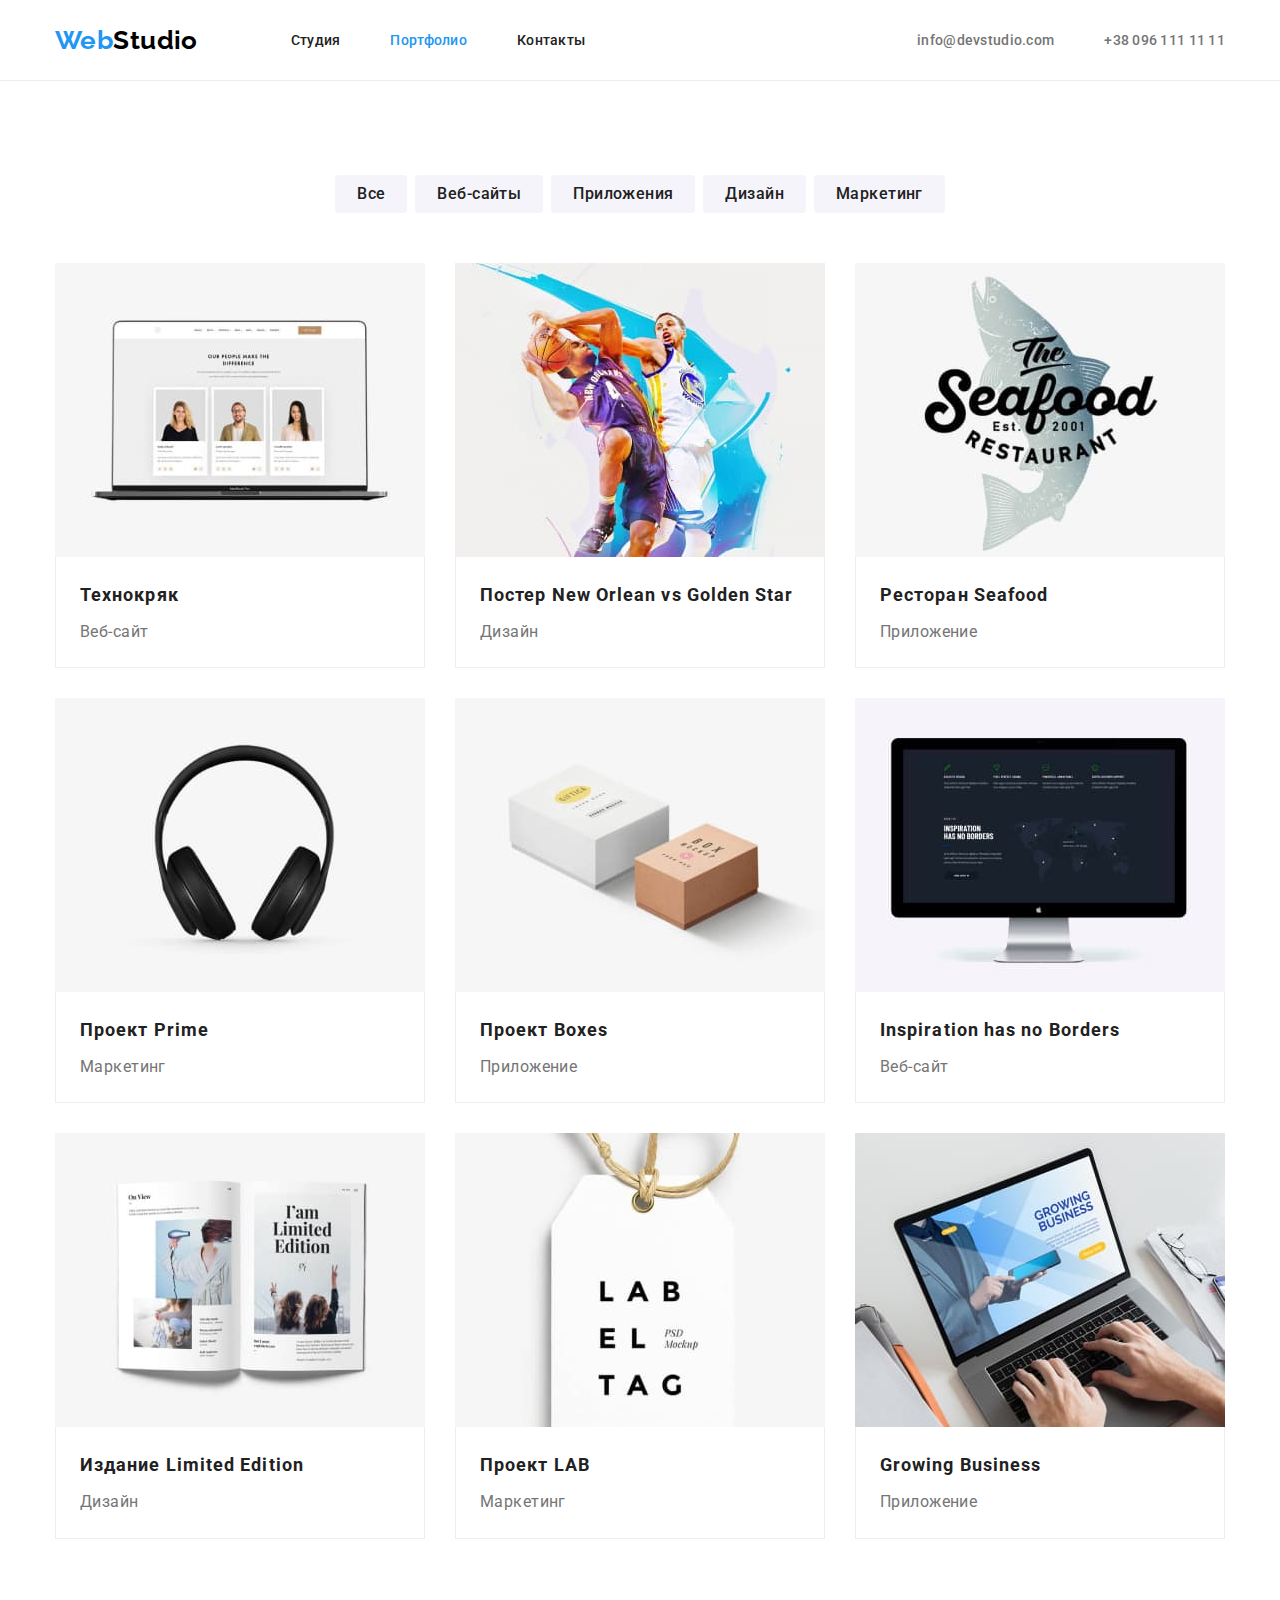
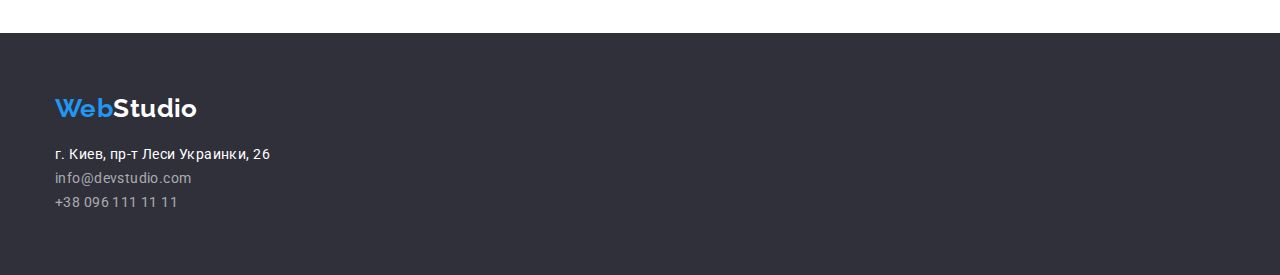
==== commit 557196cf: "homework edits" ====
--- a/portfolio.html
+++ b/portfolio.html
@@ -64,10 +64,12 @@
                 <img
                   src="./images/tehnokriak.jpg"
                   alt="tehnokriak"
-                  width="370"
+                  width="370" class="image"
                 />
-                <h2 class="tittle">Технокряк</h2>
-                <p class="project-p">Веб-сайт</p>
+                <div class="grid-text">
+                  <h2 class="tittle">Технокряк</h2>
+                  <p class="project-p">Веб-сайт</p>
+                </div>
               </a>
             </li>
             <li class="grid-item">
@@ -75,38 +77,48 @@
                 <img
                   src="./images/new_orlean_vs_star.jpg"
                   alt="new_orlean_vs_star"
-                  width="370"
+                  width="370" class="image"
                 />
-                <h2 class="tittle">Постер New Orlean vs Golden Star</h2>
-                <p class="project-p">Дизайн</p>
+                <div class="grid-text">
+                  <h2 class="tittle">Постер New Orlean vs Golden Star</h2>
+                  <p class="project-p">Дизайн</p>
+                </div>
               </a>
             </li>
             <li class="grid-item">
               <a href="#" class="link"
-                ><img src="./images/seafood.jpg" alt="seafood" width="370" />
-                <h2 class="tittle">Ресторан Seafood</h2>
-                <p class="project-p">Приложение</p>
+                ><img src="./images/seafood.jpg" alt="seafood" width="370"  class="image"/>
+                <div class="grid-text">
+                  <h2 class="tittle">Ресторан Seafood</h2>
+                  <p class="project-p">Приложение</p>
+                </div>
               </a>
             </li>
             <li class="grid-item">
               <a href="#" class="link">
-                <img src="./images/prime.jpg" alt="prime" width="370" />
-                <h2 class="tittle">Проект Prime</h2>
-                <p class="project-p">Маркетинг</p>
+                <img src="./images/prime.jpg" alt="prime" width="370"  class="image"/>
+                <div class="grid-text">
+                  <h2 class="tittle">Проект Prime</h2>
+                  <p class="project-p">Маркетинг</p>
+                </div>
               </a>
             </li>
             <li class="grid-item">
               <a href="#" class="link">
-                <img src="./images/boxes.jpg" alt="boxes" width="370" />
-                <h2 class="tittle">Проект Boxes</h2>
-                <p class="project-p">Приложение</p>
+                <img src="./images/boxes.jpg" alt="boxes" width="370"  class="image"/>
+                <div class="grid-text">
+                  <h2 class="tittle">Проект Boxes</h2>
+                  <p class="project-p">Приложение</p>
+                </div>
               </a>
             </li>
             <li class="grid-item">
               <a href="#" class="link">
-                <img src="./images/borders.jpg" alt="borders" width="370" />
-                <h2 class="tittle">Inspiration has no Borders</h2>
-                <p class="project-p">Веб-сайт</p>
+                <img src="./images/borders.jpg" alt="borders" width="370"  class="image"/>
+                <div class="grid-text">
+                  <h2 class="tittle">Inspiration has no Borders</h2>
+                  <p class="project-p">Веб-сайт</p>
+                </div>
               </a>
             </li>
             <li class="grid-item">
@@ -114,24 +126,30 @@
                 <img
                   src="./images/limited_edition.jpg"
                   alt="limited_edition"
-                  width="370"
+                  width="370"  class="image"
                 />
-                <h2 class="tittle">Издание Limited Edition</h2>
-                <p class="project-p">Дизайн</p>
+                <div class="grid-text">
+                  <h2 class="tittle">Издание Limited Edition</h2>
+                  <p class="project-p">Дизайн</p>
+                </div>
               </a>
             </li>
             <li class="grid-item">
               <a href="#" class="link">
-                <img src="./images/lab.jpg" alt="lab" width="370" />
-                <h2 class="tittle">Проект LAB</h2>
-                <p class="project-p">Маркетинг</p>
+                <img src="./images/lab.jpg" alt="lab" width="370"  class="image"/>
+                <div class="grid-text">
+                  <h2 class="tittle">Проект LAB</h2>
+                  <p class="project-p">Маркетинг</p>
+                </div>
               </a>
             </li>
             <li class="grid-item">
               <a href="#" class="link">
-                <img src="./images/busines.jpg" alt="busines" width="370" />
-                <h2 class="tittle">Growing Business</h2>
-                <p class="project-p">Приложение</p>
+                <img src="./images/busines.jpg" alt="busines" width="370"  class="image"/>
+                <div class="grid-text">
+                  <h2 class="tittle">Growing Business</h2>
+                  <p class="project-p">Приложение</p> 
+                </div>
               </a>
             </li>
           </ul>
--- a/css/styles.css
+++ b/css/styles.css
@@ -1,12 +1,3 @@
-html {
-  box-sizing: border-box;
-}
-*,
-*::before,
-*::after {
-  box-sizing: inherit;
-}
-
 :root {
   --main-text-color: #757575;
   --secondary-text-color: #212121;
@@ -15,22 +6,32 @@
   --dark-bg-color: #2f303a;
   --light-bg-color: #f5f4fa;
   --logo-black: #000000;
+  --first-text: "Roboto", sans-serif;
+  --second-text: "Raleway", sans-serif;
+  --border-project: 1px solid #EEEEEE;
+  --border-header: 1px solid #ececec;
 }
 
 body {
-  background-color: #ffffff;
+  background-color: var(--taxt-on-bg);
   color: var(--main-text-color);
-  font-family: "Roboto", sans-serif;
+  font-family: var(--first-text);
   letter-spacing: 0.03em;
   font-size: 14px;
 }
-.link {
-  text-decoration: none;
-}
-.list {
-  list-style: none;
-  margin-top: 0;
-  margin-bottom: 0;
+h1,
+h2,
+h3,
+h4,
+h5,
+h6,
+p {
+  margin: 0;
+}
+.image {
+  display: block;
+  min-width: 100%;
+  height: auto;
 }
 .visually-hidden {
   position: absolute;
@@ -46,25 +47,9 @@
   overflow: hidden;
 }
 
-h1,
-h2,
-h3,
-h4,
-h5,
-h6 {
-  margin-top: 0;
-  margin-bottom: 0;
-}
-
-p {
-  margin-top: 0;
-  margin-bottom: 0;
-}
-
-ul {
-  margin-top: 0;
-  margin-bottom: 0;
-  padding: 0;
+.section {
+  padding-top: 94px;
+  padding-bottom: 94px;
 }
 
 .container {
@@ -73,18 +58,27 @@
   padding-left: 15px;
   padding-right: 15px;
   width: 1200px;
-  /* outline: 2px solid red; */
-}
-
-.section {
-  padding-top: 94px;
-  padding-bottom: 94px;
+}
+
+.link {
+  text-decoration: none;
+  color: inherit;
+}
+
+.list {
+  list-style: none;
+  margin: 0;
+  padding-left: 0;
+}
+
+/* Header */
+.page-header {
+  border-bottom: var(--border-header);
 }
 
 /* Logo */
 .logo {
-  font-family: "Raleway";
-  font-style: normal;
+  font-family: var(--second-text);
   font-weight: 700;
   font-size: 26px;
   line-height: 1.19;
@@ -107,6 +101,8 @@
 
 .site-nav .link {
   display: block;
+  padding-top: 32px;
+  padding-bottom: 32px;
   color: var(--secondary-text-color);
   font-weight: 500;
   line-height: 1.17;
@@ -120,6 +116,12 @@
   color: var(--accent-color);
 }
 /* Contacts */
+.contacts.list .link {
+  display: block;
+  padding-top: 30px;
+  padding-bottom: 30px;
+}
+
 .contacts.list .item + .item {
   margin-left: 50px;
 }
@@ -148,18 +150,22 @@
 .container.nav {
   display: flex;
   align-items: center;
-  justify-content: start;
 }
 
 /* Hero */
 .hero {
   background-color: var(--dark-bg-color);
   text-align: center;
-  margin-bottom: 94px;
-}
+  padding-top: 200px;
+  padding-bottom: 200px;
+}
+
 .hero-title {
-  margin-top: 0;
+  display: block;
+  width: 696px;
   margin-bottom: 30px;
+  margin-left: auto;
+  margin-right: auto;
   color: var(--taxt-on-bg);
   font-weight: 900;
   font-size: 44px;
@@ -187,7 +193,9 @@
   cursor: pointer;
 }
 /* Features */
-
+.features {
+  padding-top: 94px;
+}
 .features .tittle {
   margin-top: 0;
   margin-bottom: 10px;
@@ -222,11 +230,8 @@
 
 .list.activity {
   display: flex;
-  justify-content: space-between;
-}
-.list.activity {
-  justify-content: space-around;
-}
+}
+
 .list.activity li + li {
   margin-left: 30px;
 }
@@ -235,11 +240,17 @@
 .team {
   background-color: var(--light-bg-color);
 }
-
-.team-img {
-  margin-bottom: 30px;
-}
-.team .names {
+.team-list {
+  display: flex;
+}
+.team-list li + li {
+  margin-left: 30px;
+}
+.team-text {
+  padding-top: 30px;
+  padding-bottom: 30px;
+}
+.team-list .names {
   color: var(--secondary-text-color);
   font-weight: 500;
   font-size: 16px;
@@ -251,15 +262,13 @@
   font-size: 16px;
   line-height: 1.17;
   text-align: center;
-  margin-bottom: 30px;
-}
-
-.list.team {
-  display: flex;
-}
-
-.list.team li + li {
-  margin-left: 30px;
+}
+.team-border {
+  background: var(--taxt-on-bg);
+
+  box-shadow: 0px 1px 3px rgba(0, 0, 0, 0.12), 0px 1px 1px rgba(0, 0, 0, 0.14),
+    0px 2px 1px rgba(0, 0, 0, 0.2);
+  border-radius: 0px 0px 4px 4px;
 }
 
 /* Projects */
@@ -269,7 +278,7 @@
   border: none;
   padding: 6px 22px;
 
-  background-color: var(--light-dg-color);
+  background-color: var(--light-bg-color);
   color: var(--secondary-text-color);
   font-family: inherit;
   font-weight: 500;
@@ -305,36 +314,45 @@
   margin-bottom: 50px;
 }
 
-.list.projects li + li{
+.list.projects li + li {
   margin-left: 8px;
 }
 
 .list.grid {
   display: flex;
   flex-wrap: wrap;
-  
 }
 
 .grid-item {
-  border-bottom: 1px solid #000000;
   width: 370px;
   margin-right: 30px;
   margin-bottom: 30px;
-
-  }
-  
+}
+
+.grid-item .tittle{
+  margin-bottom: 4px;
+}
+
+.grid-text{
+padding: 20px 24px;
+background: var(--taxt-on-bg);
+border: var(--border-project);
+border-top: none;
+}
+
+
 .grid-item:nth-child(3n) {
   margin-right: 0;
 }
-.grid-item:nth-last-child(-n + 3){
+.grid-item:nth-last-child(-n + 3) {
   margin-bottom: 0;
 }
-  
 
 /* Footer */
 .page-footer {
   background-color: var(--dark-bg-color);
-  
+  padding-top: 60px;
+  padding-bottom: 60px;
 }
 
 .footer-logo.link,
@@ -344,11 +362,11 @@
 
 .footer-logo.link {
   display: block;
-  font-family: "Raleway", sans-serif;
+  font-family: var(--second-text);
   font-weight: 700;
   font-size: 26px;
   line-height: 1.17;
-  margin-bottom: 20px;
+  padding-bottom: 20px;
 }
 
 .address.list .link {
@@ -357,16 +375,14 @@
   letter-spacing: 0.03em;
   font-style: normal;
   display: block;
-  margin-top: 9px;
-  }
- 
+}
+
+.address.list .addres-link + .addres-link{
+margin-top: 9px;
+}
+
 .address.list .link:hover,
 .address.list .link:focus {
   color: var(--accent-color);
   cursor: pointer;
 }
-
-.container.footer{
-  padding-top: 60px;
-  padding-bottom: 60px;
-}